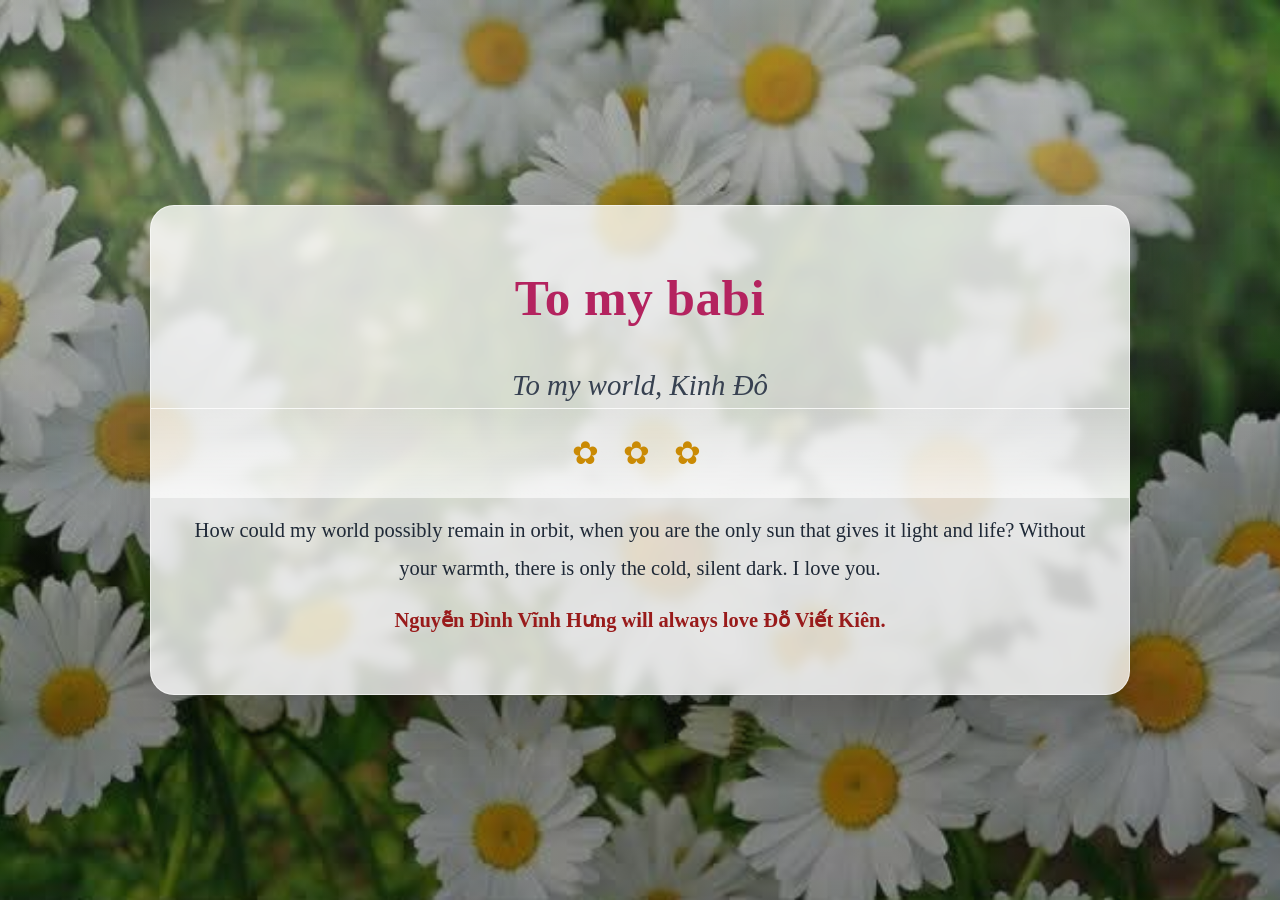
==== index.html @ 9ae83c9f "feat: clone and customize romantic page with daisy theme" ====
<!doctype html>
<html lang="en">
<head>
  <meta charset="UTF-8" />
  <meta name="viewport" content="width=device-width, initial-scale=1.0" />
  <title>To my babi</title>
  <style>
    :root {
      --glass: rgba(255,255,255,0.78);
      --text: #1f2937;
      --accent: #ef476f;
    }
    * { box-sizing: border-box; }
    body {
      margin: 0;
      min-height: 100vh;
      font-family: "Georgia", "Times New Roman", serif;
      color: var(--text);
      display: grid;
      place-items: center;
      background:
        radial-gradient(circle at 20% 20%, rgba(255,255,255,.35), transparent 35%),
        radial-gradient(circle at 80% 15%, rgba(255,255,255,.28), transparent 30%),
        linear-gradient(rgba(20, 35, 20, .35), rgba(10, 15, 10, .45)),
        url('./assets/daisy.png') center/cover no-repeat fixed;
      padding: 24px;
    }
    .card {
      max-width: 980px;
      width: min(96vw, 980px);
      background: var(--glass);
      backdrop-filter: blur(6px);
      border: 1px solid rgba(255,255,255,.55);
      border-radius: 24px;
      box-shadow: 0 20px 60px rgba(0,0,0,.25);
      overflow: hidden;
    }
    .header {
      padding: 28px 28px 8px;
      text-align: center;
      font-size: clamp(2rem, 5vw, 3.2rem);
      font-weight: 700;
      color: #b4235f;
      letter-spacing: .5px;
    }
    .sub {
      text-align: center;
      font-size: clamp(1.2rem, 3vw, 1.8rem);
      color: #374151;
      margin: 0 24px 6px;
      font-style: italic;
    }
    .content {
      padding: 14px 32px 34px;
      line-height: 1.85;
      font-size: clamp(1rem, 2.1vw, 1.28rem);
      text-align: center;
    }
    .signature {
      margin-top: 14px;
      font-weight: 700;
      color: #991b1b;
    }
    .flower-divider {
      width: 100%;
      height: 90px;
      background: linear-gradient(180deg, rgba(255,255,255,.0), rgba(255,255,255,.6));
      border-top: 1px solid rgba(255,255,255,.6);
      border-bottom: 1px solid rgba(255,255,255,.6);
      display: grid;
      place-items: center;
      font-size: 32px;
      color: #ca8a04;
      letter-spacing: 8px;
    }
  </style>
</head>
<body>
  <main class="card">
    <h1 class="header">To my babi</h1>
    <p class="sub">To my world, Kinh Đô</p>
    <div class="flower-divider">✿ ✿ ✿</div>
    <section class="content">
      How could my world possibly remain in orbit, when you are the only sun that gives it light and life?
      Without your warmth, there is only the cold, silent dark.
      I love you.
      <p class="signature">Nguyễn Đình Vĩnh Hưng will always love Đỗ Viết Kiên.</p>
    </section>
  </main>
</body>
</html>
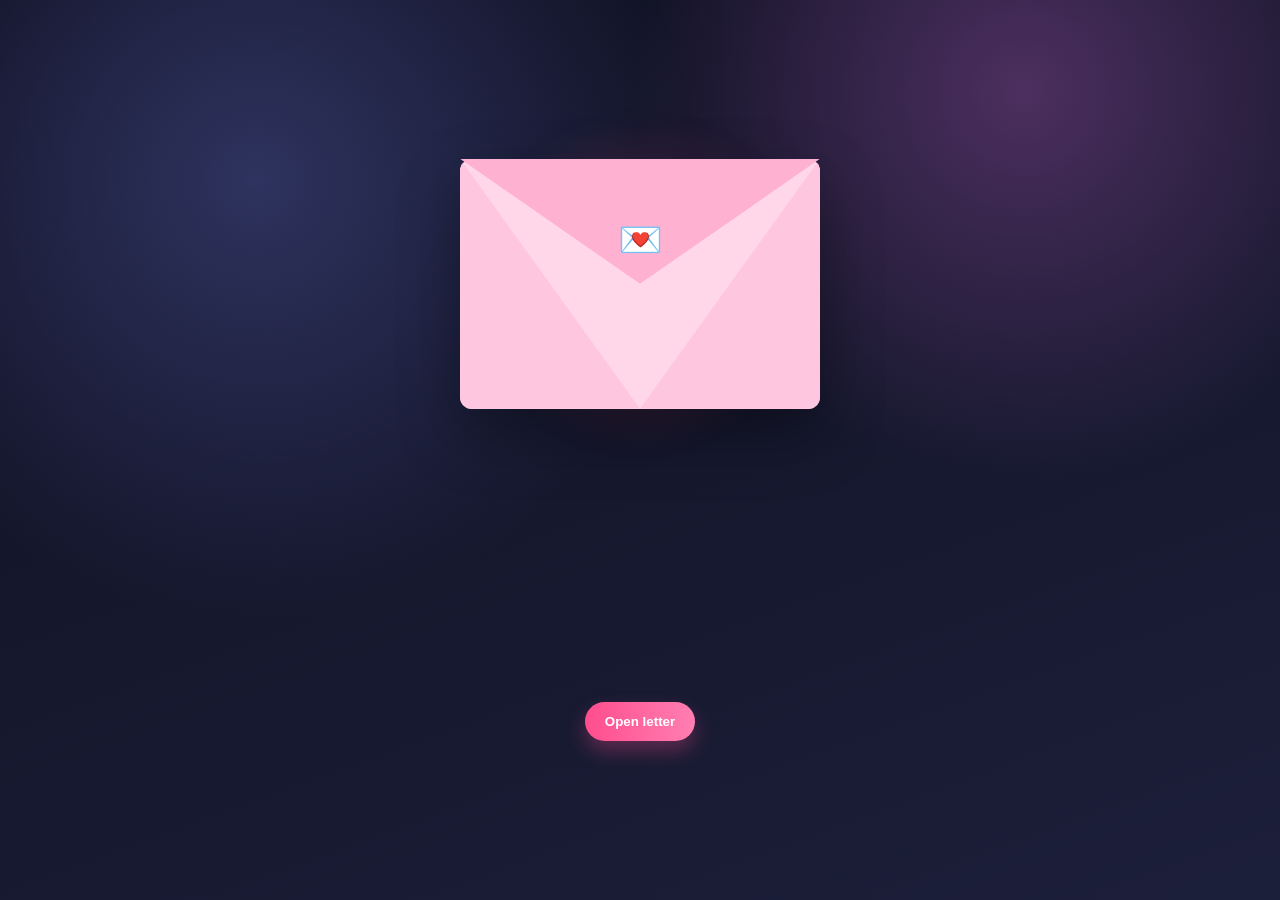
==== commit d2064454: "feat: rebuild with animated landing + /love page, gsap effects, youtube music" ====
--- a/index.html
+++ b/index.html
@@ -3,89 +3,29 @@
 <head>
   <meta charset="UTF-8" />
   <meta name="viewport" content="width=device-width, initial-scale=1.0" />
-  <title>To my babi</title>
-  <style>
-    :root {
-      --glass: rgba(255,255,255,0.78);
-      --text: #1f2937;
-      --accent: #ef476f;
-    }
-    * { box-sizing: border-box; }
-    body {
-      margin: 0;
-      min-height: 100vh;
-      font-family: "Georgia", "Times New Roman", serif;
-      color: var(--text);
-      display: grid;
-      place-items: center;
-      background:
-        radial-gradient(circle at 20% 20%, rgba(255,255,255,.35), transparent 35%),
-        radial-gradient(circle at 80% 15%, rgba(255,255,255,.28), transparent 30%),
-        linear-gradient(rgba(20, 35, 20, .35), rgba(10, 15, 10, .45)),
-        url('./assets/daisy.png') center/cover no-repeat fixed;
-      padding: 24px;
-    }
-    .card {
-      max-width: 980px;
-      width: min(96vw, 980px);
-      background: var(--glass);
-      backdrop-filter: blur(6px);
-      border: 1px solid rgba(255,255,255,.55);
-      border-radius: 24px;
-      box-shadow: 0 20px 60px rgba(0,0,0,.25);
-      overflow: hidden;
-    }
-    .header {
-      padding: 28px 28px 8px;
-      text-align: center;
-      font-size: clamp(2rem, 5vw, 3.2rem);
-      font-weight: 700;
-      color: #b4235f;
-      letter-spacing: .5px;
-    }
-    .sub {
-      text-align: center;
-      font-size: clamp(1.2rem, 3vw, 1.8rem);
-      color: #374151;
-      margin: 0 24px 6px;
-      font-style: italic;
-    }
-    .content {
-      padding: 14px 32px 34px;
-      line-height: 1.85;
-      font-size: clamp(1rem, 2.1vw, 1.28rem);
-      text-align: center;
-    }
-    .signature {
-      margin-top: 14px;
-      font-weight: 700;
-      color: #991b1b;
-    }
-    .flower-divider {
-      width: 100%;
-      height: 90px;
-      background: linear-gradient(180deg, rgba(255,255,255,.0), rgba(255,255,255,.6));
-      border-top: 1px solid rgba(255,255,255,.6);
-      border-bottom: 1px solid rgba(255,255,255,.6);
-      display: grid;
-      place-items: center;
-      font-size: 32px;
-      color: #ca8a04;
-      letter-spacing: 8px;
-    }
-  </style>
+  <title>Only for you</title>
+  <link rel="preconnect" href="https://fonts.googleapis.com" />
+  <link rel="preconnect" href="https://fonts.gstatic.com" crossorigin />
+  <link href="https://fonts.googleapis.com/css2?family=Playfair+Display:wght@600;700&family=Poppins:wght@400;600;700&display=swap" rel="stylesheet" />
+  <link rel="stylesheet" href="/css/styles.css" />
 </head>
 <body>
-  <main class="card">
-    <h1 class="header">To my babi</h1>
-    <p class="sub">To my world, Kinh Đô</p>
-    <div class="flower-divider">✿ ✿ ✿</div>
-    <section class="content">
-      How could my world possibly remain in orbit, when you are the only sun that gives it light and life?
-      Without your warmth, there is only the cold, silent dark.
-      I love you.
-      <p class="signature">Nguyễn Đình Vĩnh Hưng will always love Đỗ Viết Kiên.</p>
-    </section>
+  <main class="stage">
+    <div class="envelope-wrap" id="envelopeWrap">
+      <div class="glow"></div>
+      <div class="envelope"></div>
+      <div class="flap" id="flap"></div>
+      <div class="seal">💌</div>
+      <div class="letter" id="letter">
+        <div>
+          <h2 style="margin:0;font-family:'Playfair Display',serif;color:#be185d;">A special surprise</h2>
+          <p style="margin:.5rem 0 0;color:#6b7280">Open me and go to the love page ✨</p>
+        </div>
+      </div>
+    </div>
+    <button class="cta" id="openBtn">Open letter</button>
   </main>
+  <script src="https://cdn.jsdelivr.net/npm/gsap@3.12.5/dist/gsap.min.js"></script>
+  <script src="/js/landing.js"></script>
 </body>
 </html>
--- a/css/styles.css
+++ b/css/styles.css
@@ -0,0 +1,119 @@
+:root {
+  --bg-1: #0f1021;
+  --bg-2: #1c1f3a;
+  --rose: #ff4d8d;
+  --card: #ffeef6;
+  --text: #1f2937;
+}
+* { box-sizing: border-box; }
+body {
+  margin: 0;
+  font-family: 'Poppins', system-ui, sans-serif;
+  min-height: 100vh;
+  background: radial-gradient(circle at 20% 20%, #2e335f, transparent 35%),
+              radial-gradient(circle at 80% 10%, #4c2f5f, transparent 30%),
+              linear-gradient(160deg, var(--bg-1), var(--bg-2));
+  color: #fff;
+}
+.stage {
+  min-height: 100vh;
+  display: grid;
+  place-items: center;
+  padding: 24px;
+}
+.envelope-wrap { position: relative; width: 360px; height: 250px; perspective: 1200px; }
+.glow {
+  position: absolute; inset: -40px;
+  background: radial-gradient(circle, rgba(255,77,141,.35), transparent 60%);
+  filter: blur(12px);
+  z-index: 0;
+}
+.envelope {
+  position: absolute; inset: 0;
+  border-radius: 12px;
+  background: #ffd7e8;
+  box-shadow: 0 25px 60px rgba(0,0,0,.35);
+  overflow: hidden;
+  z-index: 3;
+}
+.envelope:before,
+.envelope:after {
+  content:""; position:absolute; bottom:0; width:50%; height:100%; background:#ffc6df;
+}
+.envelope:before { left:0; clip-path: polygon(0 0,100% 100%,0 100%); }
+.envelope:after { right:0; clip-path: polygon(0 100%,100% 0,100% 100%); }
+.flap {
+  position:absolute; left:0; top:0; width:100%; height:50%;
+  background:#ffb1d1;
+  clip-path: polygon(0 0,50% 100%,100% 0);
+  transform-origin: top;
+  z-index: 5;
+}
+.seal { position:absolute; top:32%; left:50%; transform:translate(-50%,-50%); font-size:36px; z-index:6; }
+.letter {
+  position:absolute; left:18px; right:18px; top:18px; bottom:18px;
+  background:white; border-radius:10px; color:var(--text);
+  padding:18px; display:grid; place-items:center; text-align:center;
+  z-index:2; box-shadow: inset 0 0 0 1px #f3d8e5;
+}
+.cta {
+  margin-top: 24px;
+  background: linear-gradient(90deg, #ff4d8d, #ff7fb2);
+  border: 0; color: white; font-weight: 700;
+  border-radius: 999px; padding: 12px 20px;
+  cursor: pointer; box-shadow: 0 10px 20px rgba(255,77,141,.3);
+}
+.hidden { display: none; }
+
+/* LOVE PAGE */
+.love-page {
+  min-height: 100vh;
+  padding: 28px;
+  display: grid;
+  place-items: center;
+  background: linear-gradient(180deg, #1a1b35, #0f1021 60%, #0b0c16);
+}
+.card {
+  width: min(980px, 94vw);
+  border-radius: 24px;
+  background: rgba(255,255,255,.92);
+  color: #222;
+  box-shadow: 0 25px 70px rgba(0,0,0,.35);
+  overflow: hidden;
+}
+.card-head {
+  padding: 30px 28px 8px;
+  text-align: center;
+}
+.title {
+  margin: 0;
+  font-family: 'Playfair Display', Georgia, serif;
+  color: #b4235f;
+  font-size: clamp(2rem, 5vw, 3.1rem);
+}
+.subtitle {
+  margin: 8px 0 0;
+  color: #374151;
+  font-size: clamp(1.1rem, 2.4vw, 1.5rem);
+}
+.daisy-strip {
+  width: 100%;
+  height: 120px;
+  background: radial-gradient(circle at 15% 50%, #fef3c7 0 8px, transparent 9px),
+              radial-gradient(circle at 35% 50%, #fef3c7 0 8px, transparent 9px),
+              radial-gradient(circle at 55% 50%, #fef3c7 0 8px, transparent 9px),
+              radial-gradient(circle at 75% 50%, #fef3c7 0 8px, transparent 9px),
+              linear-gradient(180deg, #9ca3af, #d1d5db);
+  display:grid; place-items:center;
+  color:#92400e; letter-spacing:7px; font-size:26px;
+}
+.content { padding: 22px 30px 34px; text-align: center; line-height: 1.9; font-size: clamp(1rem,2.1vw,1.25rem); }
+.signature { margin-top: 10px; color:#991b1b; font-weight: 700; }
+.music {
+  position: fixed; right: 16px; bottom: 16px; z-index: 99;
+  background: #ff4d8d; color: white; border: 0; border-radius: 999px;
+  padding: 10px 14px; cursor: pointer; font-weight: 700;
+}
+.flower {
+  position: fixed; top: -40px; font-size: 24px; opacity: .85; pointer-events: none;
+}
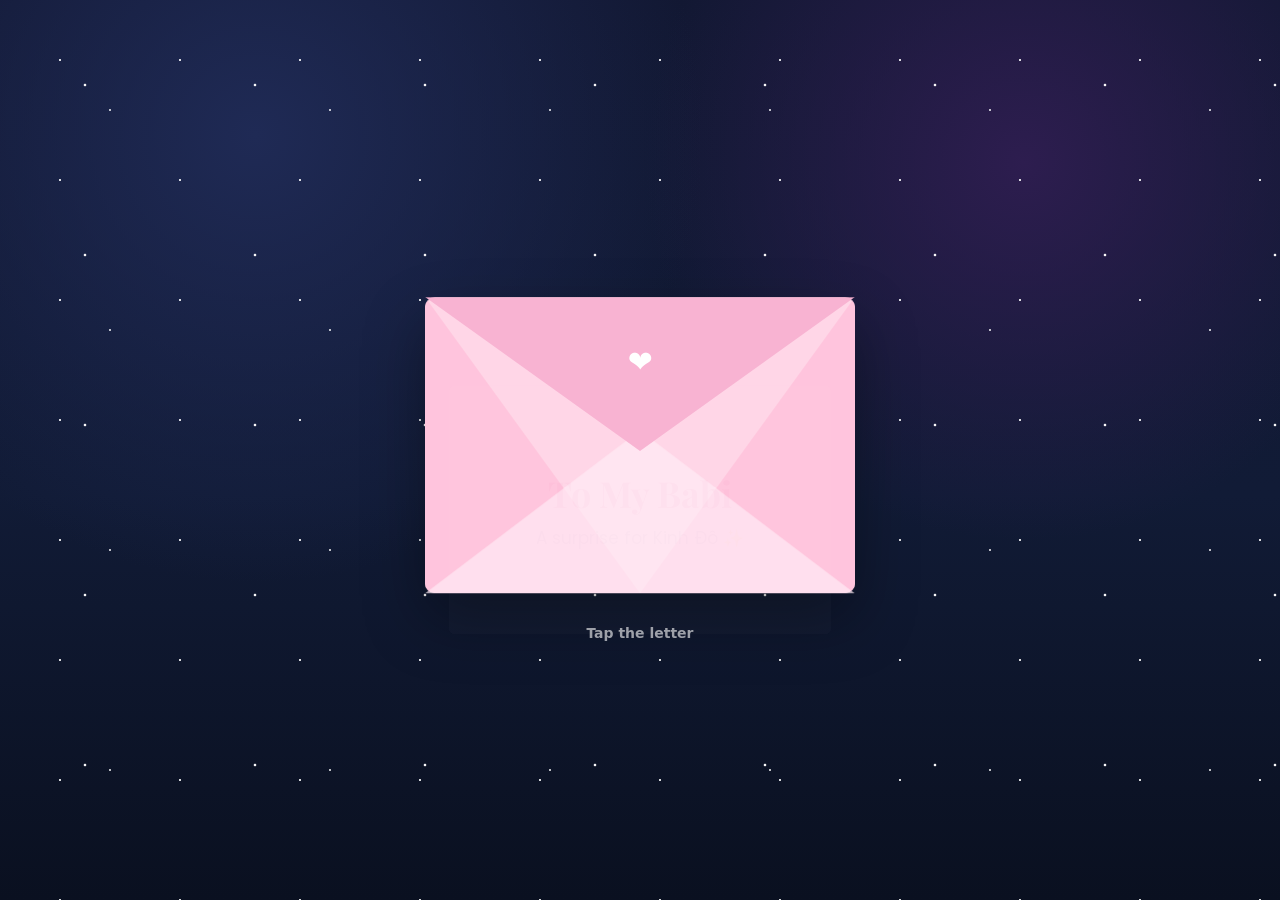
==== commit 0e3e4cd0: "feat: smooth envelope interaction + cinematic /love scene with flower, grass, butterfly, tap music" ====
--- a/index.html
+++ b/index.html
@@ -3,28 +3,30 @@
 <head>
   <meta charset="UTF-8" />
   <meta name="viewport" content="width=device-width, initial-scale=1.0" />
-  <title>Only for you</title>
+  <title>To Kinh Đô</title>
   <link rel="preconnect" href="https://fonts.googleapis.com" />
   <link rel="preconnect" href="https://fonts.gstatic.com" crossorigin />
   <link href="https://fonts.googleapis.com/css2?family=Playfair+Display:wght@600;700&family=Poppins:wght@400;600;700&display=swap" rel="stylesheet" />
   <link rel="stylesheet" href="/css/styles.css" />
 </head>
 <body>
+  <div class="stars"></div>
   <main class="stage">
-    <div class="envelope-wrap" id="envelopeWrap">
-      <div class="glow"></div>
+    <div class="envelope-wrap" id="envelopeWrap" aria-label="Open letter" role="button" tabindex="0">
       <div class="envelope"></div>
+      <div class="center-fold"></div>
       <div class="flap" id="flap"></div>
-      <div class="seal">💌</div>
+      <div class="seal">❤️</div>
       <div class="letter" id="letter">
         <div>
-          <h2 style="margin:0;font-family:'Playfair Display',serif;color:#be185d;">A special surprise</h2>
-          <p style="margin:.5rem 0 0;color:#6b7280">Open me and go to the love page ✨</p>
+          <h2>To My Babi</h2>
+          <p>A surprise for Kinh Đô ✨</p>
         </div>
       </div>
+      <div class="tap-hint" id="tapHint">Tap the letter</div>
     </div>
-    <button class="cta" id="openBtn">Open letter</button>
   </main>
+
   <script src="https://cdn.jsdelivr.net/npm/gsap@3.12.5/dist/gsap.min.js"></script>
   <script src="/js/landing.js"></script>
 </body>
--- a/css/styles.css
+++ b/css/styles.css
@@ -1,119 +1,258 @@
 :root {
-  --bg-1: #0f1021;
-  --bg-2: #1c1f3a;
-  --rose: #ff4d8d;
-  --card: #ffeef6;
-  --text: #1f2937;
+  --sky-top: #121833;
+  --sky-mid: #111b36;
+  --sky-bottom: #0a1020;
+  --pink-1: #ffd6e7;
+  --pink-2: #ffc4dd;
+  --pink-3: #f8b3d2;
+  --card: #ffffff;
 }
 * { box-sizing: border-box; }
+html, body { width: 100%; height: 100%; }
 body {
   margin: 0;
-  font-family: 'Poppins', system-ui, sans-serif;
-  min-height: 100vh;
-  background: radial-gradient(circle at 20% 20%, #2e335f, transparent 35%),
-              radial-gradient(circle at 80% 10%, #4c2f5f, transparent 30%),
-              linear-gradient(160deg, var(--bg-1), var(--bg-2));
+  font-family: 'Poppins', system-ui, -apple-system, Segoe UI, Roboto, sans-serif;
   color: #fff;
-}
+  overflow: hidden;
+  background: radial-gradient(circle at 20% 15%, #1f2a55 0%, transparent 35%),
+    radial-gradient(circle at 80% 18%, #2d1d4f 0%, transparent 30%),
+    linear-gradient(180deg, var(--sky-top), var(--sky-mid) 55%, var(--sky-bottom));
+}
+
+.stars,
+.stars::before,
+.stars::after {
+  content: "";
+  position: absolute;
+  inset: 0;
+  pointer-events: none;
+  background-image:
+    radial-gradient(circle, rgba(255,255,255,.9) 1.4px, transparent 1.6px),
+    radial-gradient(circle, rgba(255,255,255,.65) 1.1px, transparent 1.3px),
+    radial-gradient(circle, rgba(255,255,255,.5) 0.9px, transparent 1.1px);
+  background-size: 170px 170px, 120px 120px, 220px 220px;
+  animation: twinkle 8s linear infinite;
+}
+.stars::before { opacity: .6; animation-duration: 13s; }
+.stars::after { opacity: .4; animation-duration: 17s; }
+
+@keyframes twinkle {
+  0% { transform: translateY(0); }
+  50% { transform: translateY(6px); }
+  100% { transform: translateY(0); }
+}
+
 .stage {
+  position: relative;
   min-height: 100vh;
   display: grid;
   place-items: center;
   padding: 24px;
 }
-.envelope-wrap { position: relative; width: 360px; height: 250px; perspective: 1200px; }
-.glow {
-  position: absolute; inset: -40px;
-  background: radial-gradient(circle, rgba(255,77,141,.35), transparent 60%);
-  filter: blur(12px);
-  z-index: 0;
-}
+
+.envelope-wrap {
+  position: relative;
+  width: min(78vw, 430px);
+  aspect-ratio: 1.45/1;
+  cursor: pointer;
+  user-select: none;
+}
+
 .envelope {
-  position: absolute; inset: 0;
-  border-radius: 12px;
-  background: #ffd7e8;
-  box-shadow: 0 25px 60px rgba(0,0,0,.35);
+  position: absolute;
+  inset: 0;
+  background: var(--pink-1);
+  border-radius: 10px;
+  box-shadow: 0 26px 60px rgba(0,0,0,.35);
   overflow: hidden;
-  z-index: 3;
-}
-.envelope:before,
-.envelope:after {
-  content:""; position:absolute; bottom:0; width:50%; height:100%; background:#ffc6df;
-}
-.envelope:before { left:0; clip-path: polygon(0 0,100% 100%,0 100%); }
-.envelope:after { right:0; clip-path: polygon(0 100%,100% 0,100% 100%); }
+}
+.envelope::before,
+.envelope::after {
+  content: "";
+  position: absolute;
+  bottom: 0;
+  width: 50%;
+  height: 100%;
+  background: var(--pink-2);
+}
+.envelope::before {
+  left: 0;
+  clip-path: polygon(0 0,100% 100%,0 100%);
+}
+.envelope::after {
+  right: 0;
+  clip-path: polygon(0 100%,100% 0,100% 100%);
+}
+.center-fold {
+  position: absolute;
+  bottom: 0;
+  inset-inline: 0;
+  margin: auto;
+  width: 100%;
+  height: 55%;
+  background: rgba(255,236,245,.7);
+  clip-path: polygon(0 100%,50% 0,100% 100%);
+}
 .flap {
-  position:absolute; left:0; top:0; width:100%; height:50%;
-  background:#ffb1d1;
+  position: absolute;
+  inset: 0 0 auto 0;
+  height: 52%;
+  background: var(--pink-3);
   clip-path: polygon(0 0,50% 100%,100% 0);
-  transform-origin: top;
-  z-index: 5;
-}
-.seal { position:absolute; top:32%; left:50%; transform:translate(-50%,-50%); font-size:36px; z-index:6; }
+  transform-origin: top center;
+  z-index: 6;
+}
+.seal {
+  position: absolute;
+  top: 22%;
+  left: 50%;
+  transform: translate(-50%, -50%);
+  font-size: clamp(20px, 3.6vw, 30px);
+  z-index: 7;
+}
 .letter {
-  position:absolute; left:18px; right:18px; top:18px; bottom:18px;
-  background:white; border-radius:10px; color:var(--text);
-  padding:18px; display:grid; place-items:center; text-align:center;
-  z-index:2; box-shadow: inset 0 0 0 1px #f3d8e5;
-}
-.cta {
-  margin-top: 24px;
-  background: linear-gradient(90deg, #ff4d8d, #ff7fb2);
-  border: 0; color: white; font-weight: 700;
-  border-radius: 999px; padding: 12px 20px;
-  cursor: pointer; box-shadow: 0 10px 20px rgba(255,77,141,.3);
-}
-.hidden { display: none; }
+  position: absolute;
+  inset: 5.5% 5.5% auto;
+  height: 84%;
+  background: var(--card);
+  border-radius: 6px;
+  color: #1f2937;
+  display: grid;
+  place-items: center;
+  text-align: center;
+  padding: 16px;
+  box-shadow: 0 8px 20px rgba(0,0,0,.15), inset 0 0 0 1px #f4dce8;
+  z-index: 4;
+}
+.letter h2 {
+  margin: 0;
+  font-size: clamp(26px, 4vw, 36px);
+  font-family: 'Playfair Display', Georgia, serif;
+  color: #b3225d;
+}
+.letter p {
+  margin: 8px 0 0;
+  color: #6b7280;
+  font-size: clamp(14px, 1.9vw, 17px);
+}
+.tap-hint {
+  position: absolute;
+  bottom: -46px;
+  left: 50%;
+  transform: translateX(-50%);
+  font-weight: 600;
+  opacity: .9;
+  font-size: 14px;
+}
 
 /* LOVE PAGE */
 .love-page {
+  position: relative;
   min-height: 100vh;
-  padding: 28px;
+  padding: 24px;
   display: grid;
   place-items: center;
-  background: linear-gradient(180deg, #1a1b35, #0f1021 60%, #0b0c16);
-}
-.card {
-  width: min(980px, 94vw);
+  overflow: hidden;
+}
+.love-card {
+  position: relative;
+  width: min(900px, 92vw);
+  background: rgba(255,255,255,.92);
   border-radius: 24px;
-  background: rgba(255,255,255,.92);
-  color: #222;
-  box-shadow: 0 25px 70px rgba(0,0,0,.35);
-  overflow: hidden;
-}
-.card-head {
-  padding: 30px 28px 8px;
+  box-shadow: 0 30px 80px rgba(0,0,0,.35);
+  color: #1f2937;
   text-align: center;
-}
-.title {
-  margin: 0;
+  padding: 26px 26px 26px;
+  z-index: 20;
+}
+.love-title {
+  margin: 0;
+  color: #b3225d;
   font-family: 'Playfair Display', Georgia, serif;
-  color: #b4235f;
-  font-size: clamp(2rem, 5vw, 3.1rem);
-}
-.subtitle {
-  margin: 8px 0 0;
+  font-size: clamp(2rem, 5vw, 3.2rem);
+}
+.love-sub {
+  margin: 6px 0 12px;
   color: #374151;
-  font-size: clamp(1.1rem, 2.4vw, 1.5rem);
-}
-.daisy-strip {
+  font-style: italic;
+  font-size: clamp(1.05rem, 2.4vw, 1.5rem);
+}
+.love-text {
+  margin: 0;
+  line-height: 1.9;
+  font-size: clamp(1rem, 2vw, 1.22rem);
+}
+.love-sign {
+  margin-top: 12px;
+  color: #991b1b;
+  font-weight: 700;
+}
+
+.field {
+  position: absolute;
+  bottom: 0;
+  left: 0;
   width: 100%;
-  height: 120px;
-  background: radial-gradient(circle at 15% 50%, #fef3c7 0 8px, transparent 9px),
-              radial-gradient(circle at 35% 50%, #fef3c7 0 8px, transparent 9px),
-              radial-gradient(circle at 55% 50%, #fef3c7 0 8px, transparent 9px),
-              radial-gradient(circle at 75% 50%, #fef3c7 0 8px, transparent 9px),
-              linear-gradient(180deg, #9ca3af, #d1d5db);
-  display:grid; place-items:center;
-  color:#92400e; letter-spacing:7px; font-size:26px;
-}
-.content { padding: 22px 30px 34px; text-align: center; line-height: 1.9; font-size: clamp(1rem,2.1vw,1.25rem); }
-.signature { margin-top: 10px; color:#991b1b; font-weight: 700; }
-.music {
-  position: fixed; right: 16px; bottom: 16px; z-index: 99;
-  background: #ff4d8d; color: white; border: 0; border-radius: 999px;
-  padding: 10px 14px; cursor: pointer; font-weight: 700;
-}
-.flower {
-  position: fixed; top: -40px; font-size: 24px; opacity: .85; pointer-events: none;
-}
+  height: 52vh;
+  z-index: 5;
+  pointer-events: none;
+}
+.flower-root {
+  position: absolute;
+  left: 50%;
+  bottom: 12vh;
+  width: 230px;
+  height: 330px;
+  transform: translateX(-50%);
+  transform-origin: bottom center;
+}
+.butterfly {
+  position: absolute;
+  width: 28px;
+  height: 18px;
+  border-radius: 50%;
+  background: radial-gradient(circle at 30% 50%, #fef08a, #f97316);
+  box-shadow: 10px 0 0 0 #f59e0b;
+  z-index: 13;
+}
+.grass {
+  position: absolute;
+  left: 0;
+  bottom: 0;
+  width: 100%;
+  height: 14vh;
+  background:
+    radial-gradient(circle at 6% 100%, #4ade80 10px, transparent 11px),
+    radial-gradient(circle at 14% 100%, #22c55e 9px, transparent 10px),
+    radial-gradient(circle at 21% 100%, #4ade80 10px, transparent 11px),
+    radial-gradient(circle at 31% 100%, #22c55e 9px, transparent 10px),
+    radial-gradient(circle at 40% 100%, #4ade80 10px, transparent 11px),
+    radial-gradient(circle at 48% 100%, #22c55e 9px, transparent 10px),
+    radial-gradient(circle at 56% 100%, #4ade80 10px, transparent 11px),
+    radial-gradient(circle at 64% 100%, #22c55e 9px, transparent 10px),
+    radial-gradient(circle at 74% 100%, #4ade80 10px, transparent 11px),
+    radial-gradient(circle at 82% 100%, #22c55e 9px, transparent 10px),
+    radial-gradient(circle at 92% 100%, #4ade80 10px, transparent 11px),
+    linear-gradient(180deg, #16a34a, #14532d);
+  filter: drop-shadow(0 -4px 8px rgba(52,211,153,.25));
+  z-index: 7;
+}
+.music-btn {
+  position: fixed;
+  right: 14px;
+  bottom: 14px;
+  z-index: 99;
+  border: 0;
+  background: linear-gradient(90deg, #ff4d8d, #ff76ac);
+  color: #fff;
+  border-radius: 999px;
+  padding: 10px 14px;
+  font-weight: 700;
+  cursor: pointer;
+  box-shadow: 0 10px 20px rgba(255,77,141,.35);
+}
+
+@media (max-width: 720px) {
+  .flower-root { transform: translateX(-50%) scale(.82); bottom: 9vh; }
+  .love-card { padding: 20px; }
+}
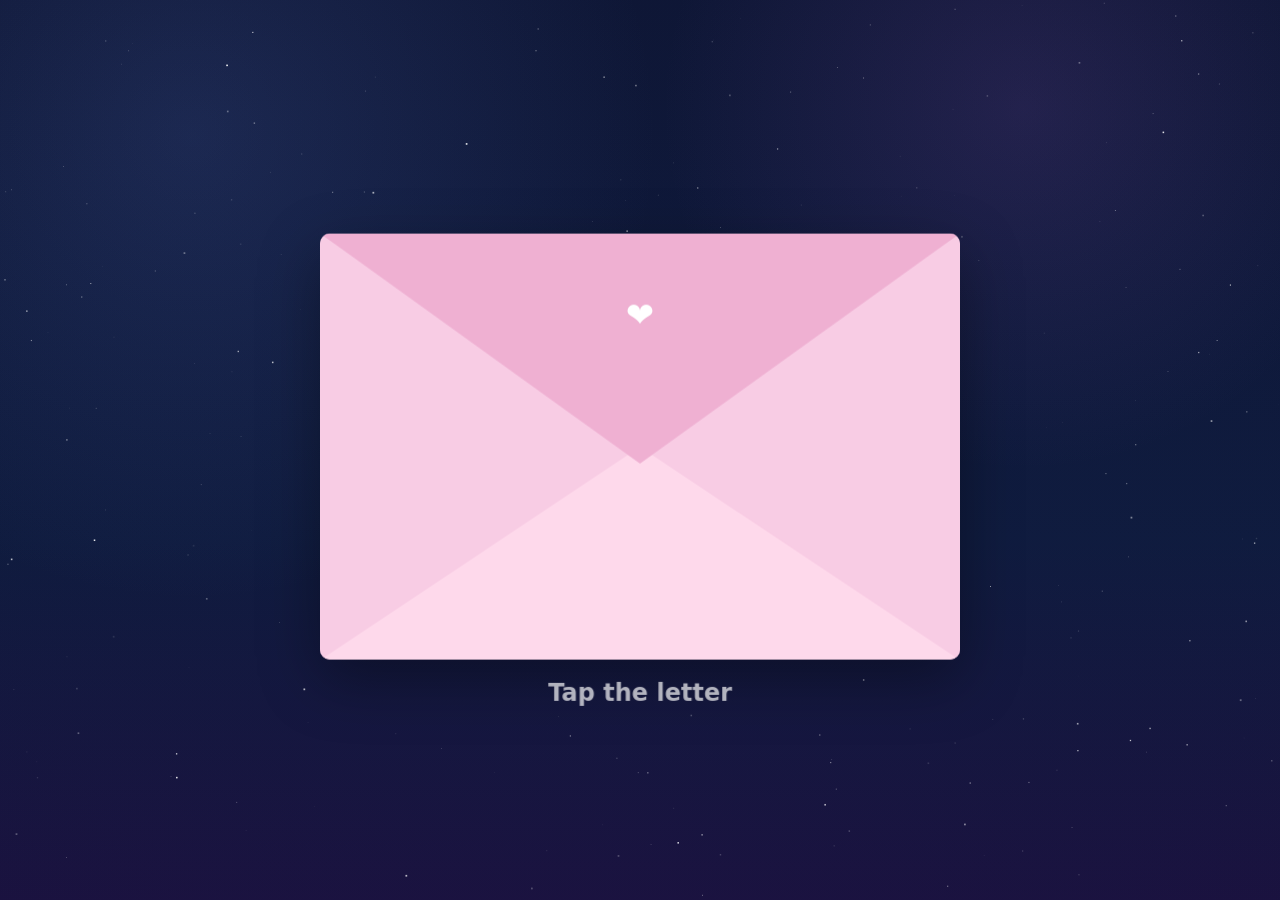
==== commit 9bbd1fcd: "refine ui: layered envelope, top-positioned love copy, galaxy stars, grounded flower, smoother butte" ====
--- a/index.html
+++ b/index.html
@@ -10,19 +10,24 @@
   <link rel="stylesheet" href="/css/styles.css" />
 </head>
 <body>
-  <div class="stars"></div>
+  <canvas id="galaxy"></canvas>
   <main class="stage">
-    <div class="envelope-wrap" id="envelopeWrap" aria-label="Open letter" role="button" tabindex="0">
-      <div class="envelope"></div>
-      <div class="center-fold"></div>
-      <div class="flap" id="flap"></div>
-      <div class="seal">❤️</div>
+    <div class="envelope-wrap" id="envelopeWrap" role="button" tabindex="0" aria-label="Open love letter">
+      <div class="envelope">
+        <div class="tri-a"></div>
+        <div class="tri-b"></div>
+        <div class="tri-c"></div>
+        <div class="tri-d"></div>
+      </div>
       <div class="letter" id="letter">
         <div>
+          <div style="font-size:30px;line-height:1">❤️</div>
           <h2>To My Babi</h2>
           <p>A surprise for Kinh Đô ✨</p>
         </div>
       </div>
+      <div class="flap" id="flap"></div>
+      <div class="seal">❤️</div>
       <div class="tap-hint" id="tapHint">Tap the letter</div>
     </div>
   </main>
--- a/css/styles.css
+++ b/css/styles.css
@@ -1,11 +1,10 @@
 :root {
-  --sky-top: #121833;
-  --sky-mid: #111b36;
-  --sky-bottom: #0a1020;
-  --pink-1: #ffd6e7;
-  --pink-2: #ffc4dd;
-  --pink-3: #f8b3d2;
-  --card: #ffffff;
+  --sky-a: #0f1736;
+  --sky-b: #101c3f;
+  --sky-c: #1b1340;
+  --pink-1: #f7bedb;
+  --pink-2: #efb0d2;
+  --pink-3: #f9d1e7;
 }
 * { box-sizing: border-box; }
 html, body { width: 100%; height: 100%; }
@@ -14,245 +13,236 @@
   font-family: 'Poppins', system-ui, -apple-system, Segoe UI, Roboto, sans-serif;
   color: #fff;
   overflow: hidden;
-  background: radial-gradient(circle at 20% 15%, #1f2a55 0%, transparent 35%),
-    radial-gradient(circle at 80% 18%, #2d1d4f 0%, transparent 30%),
-    linear-gradient(180deg, var(--sky-top), var(--sky-mid) 55%, var(--sky-bottom));
-}
-
-.stars,
-.stars::before,
-.stars::after {
-  content: "";
-  position: absolute;
-  inset: 0;
+  background: radial-gradient(circle at 15% 15%, rgba(82,108,182,.2), transparent 35%),
+              radial-gradient(circle at 80% 12%, rgba(129,80,173,.18), transparent 28%),
+              linear-gradient(180deg, var(--sky-a) 0%, var(--sky-b) 60%, var(--sky-c) 100%);
+}
+
+/* Galaxy stars (randomized by JS) */
+#galaxy {
+  position: fixed;
+  inset: 0;
+  z-index: 0;
   pointer-events: none;
-  background-image:
-    radial-gradient(circle, rgba(255,255,255,.9) 1.4px, transparent 1.6px),
-    radial-gradient(circle, rgba(255,255,255,.65) 1.1px, transparent 1.3px),
-    radial-gradient(circle, rgba(255,255,255,.5) 0.9px, transparent 1.1px);
-  background-size: 170px 170px, 120px 120px, 220px 220px;
-  animation: twinkle 8s linear infinite;
-}
-.stars::before { opacity: .6; animation-duration: 13s; }
-.stars::after { opacity: .4; animation-duration: 17s; }
-
-@keyframes twinkle {
-  0% { transform: translateY(0); }
-  50% { transform: translateY(6px); }
-  100% { transform: translateY(0); }
 }
 
 .stage {
   position: relative;
+  z-index: 3;
   min-height: 100vh;
   display: grid;
   place-items: center;
-  padding: 24px;
-}
-
+  padding: 20px;
+}
+
+/* Envelope scene */
 .envelope-wrap {
   position: relative;
-  width: min(78vw, 430px);
-  aspect-ratio: 1.45/1;
+  width: min(640px, 86vw);
+  aspect-ratio: 1.5 / 1;
   cursor: pointer;
   user-select: none;
-}
-
+  perspective: 1200px;
+}
 .envelope {
   position: absolute;
   inset: 0;
+  border-radius: 10px;
   background: var(--pink-1);
-  border-radius: 10px;
-  box-shadow: 0 26px 60px rgba(0,0,0,.35);
-  overflow: hidden;
-}
-.envelope::before,
-.envelope::after {
-  content: "";
-  position: absolute;
-  bottom: 0;
-  width: 50%;
-  height: 100%;
+  overflow: hidden;
+  box-shadow: 0 20px 60px rgba(0,0,0,.35);
+}
+.tri-a, .tri-b, .tri-c, .tri-d {
+  position: absolute;
+  inset: 0;
+  opacity: .78;
+}
+.tri-a { clip-path: polygon(0 0, 50% 50%, 0 100%); background: #f9d0e7; }
+.tri-b { clip-path: polygon(100% 0, 50% 50%, 100% 100%); background: #f9d0e7; }
+.tri-c { clip-path: polygon(0 100%, 50% 50%, 100% 100%); background: #ffdcee; opacity: .9; }
+.tri-d { clip-path: polygon(0 0, 50% 50%, 100% 0); background: #efb4d4; opacity: .55; }
+
+.flap {
+  position: absolute;
+  inset: 0 0 auto 0;
+  height: 54%;
+  clip-path: polygon(0 0, 50% 100%, 100% 0);
   background: var(--pink-2);
-}
-.envelope::before {
-  left: 0;
-  clip-path: polygon(0 0,100% 100%,0 100%);
-}
-.envelope::after {
-  right: 0;
-  clip-path: polygon(0 100%,100% 0,100% 100%);
-}
-.center-fold {
-  position: absolute;
-  bottom: 0;
-  inset-inline: 0;
-  margin: auto;
-  width: 100%;
-  height: 55%;
-  background: rgba(255,236,245,.7);
-  clip-path: polygon(0 100%,50% 0,100% 100%);
-}
-.flap {
-  position: absolute;
-  inset: 0 0 auto 0;
-  height: 52%;
-  background: var(--pink-3);
-  clip-path: polygon(0 0,50% 100%,100% 0);
   transform-origin: top center;
-  z-index: 6;
-}
-.seal {
-  position: absolute;
-  top: 22%;
-  left: 50%;
-  transform: translate(-50%, -50%);
-  font-size: clamp(20px, 3.6vw, 30px);
-  z-index: 7;
-}
+  z-index: 8;
+  border-top-left-radius: 10px;
+  border-top-right-radius: 10px;
+}
+
 .letter {
   position: absolute;
-  inset: 5.5% 5.5% auto;
-  height: 84%;
-  background: var(--card);
-  border-radius: 6px;
+  left: 16%;
+  right: 16%;
+  top: 15%;
+  height: 68%;
+  border-radius: 8px;
+  background: #fff;
   color: #1f2937;
+  box-shadow: 0 10px 26px rgba(0,0,0,.22), inset 0 0 0 1px #f0d6e4;
   display: grid;
   place-items: center;
   text-align: center;
-  padding: 16px;
-  box-shadow: 0 8px 20px rgba(0,0,0,.15), inset 0 0 0 1px #f4dce8;
-  z-index: 4;
+  padding: 10px;
+  z-index: 5;
 }
 .letter h2 {
   margin: 0;
-  font-size: clamp(26px, 4vw, 36px);
+  color: #b4235f;
+  font-size: clamp(34px, 5.8vw, 56px);
   font-family: 'Playfair Display', Georgia, serif;
-  color: #b3225d;
 }
 .letter p {
-  margin: 8px 0 0;
+  margin: 4px 0 0;
+  font-size: clamp(16px, 2.1vw, 22px);
   color: #6b7280;
-  font-size: clamp(14px, 1.9vw, 17px);
+}
+.seal {
+  position: absolute;
+  top: 19%;
+  left: 50%;
+  transform: translate(-50%, -50%);
+  z-index: 10;
+  font-size: clamp(24px, 3.5vw, 34px);
 }
 .tap-hint {
   position: absolute;
+  left: 50%;
   bottom: -46px;
-  left: 50%;
   transform: translateX(-50%);
   font-weight: 600;
+  font-size: 24px;
   opacity: .9;
-  font-size: 14px;
-}
-
-/* LOVE PAGE */
+}
+
+/* Love page */
 .love-page {
   position: relative;
   min-height: 100vh;
-  padding: 24px;
-  display: grid;
-  place-items: center;
-  overflow: hidden;
-}
-.love-card {
-  position: relative;
-  width: min(900px, 92vw);
-  background: rgba(255,255,255,.92);
-  border-radius: 24px;
-  box-shadow: 0 30px 80px rgba(0,0,0,.35);
-  color: #1f2937;
+  z-index: 2;
+  overflow: hidden;
+  padding: 14px;
+}
+.love-copy {
+  position: absolute;
+  top: 6vh;
+  left: 50%;
+  transform: translateX(-50%);
+  width: min(980px, 92vw);
   text-align: center;
-  padding: 26px 26px 26px;
+  color: #f9fafb;
+  text-shadow: 0 4px 20px rgba(0,0,0,.45);
   z-index: 20;
 }
-.love-title {
-  margin: 0;
-  color: #b3225d;
+.love-copy h1 {
+  margin: 0;
   font-family: 'Playfair Display', Georgia, serif;
-  font-size: clamp(2rem, 5vw, 3.2rem);
-}
-.love-sub {
-  margin: 6px 0 12px;
-  color: #374151;
+  font-size: clamp(2.1rem, 5vw, 3.3rem);
+  color: #ffd8ea;
+}
+.love-copy h2 {
+  margin: 6px 0 14px;
   font-style: italic;
-  font-size: clamp(1.05rem, 2.4vw, 1.5rem);
-}
-.love-text {
+  font-weight: 500;
+  font-size: clamp(1.05rem, 2.2vw, 1.45rem);
+}
+.love-copy p {
   margin: 0;
   line-height: 1.9;
-  font-size: clamp(1rem, 2vw, 1.22rem);
+  font-size: clamp(1rem, 1.9vw, 1.24rem);
 }
 .love-sign {
-  margin-top: 12px;
-  color: #991b1b;
+  margin-top: 10px !important;
   font-weight: 700;
-}
-
-.field {
-  position: absolute;
-  bottom: 0;
-  left: 0;
-  width: 100%;
-  height: 52vh;
-  z-index: 5;
+  color: #fecaca;
+}
+
+.scene-bottom {
+  position: absolute;
+  inset: auto 0 0 0;
+  height: 58vh;
+  z-index: 8;
   pointer-events: none;
 }
+
 .flower-root {
   position: absolute;
   left: 50%;
-  bottom: 12vh;
-  width: 230px;
-  height: 330px;
+  bottom: 6.5vh;
+  width: min(420px, 42vw);
+  height: min(520px, 52vh);
   transform: translateX(-50%);
   transform-origin: bottom center;
 }
-.butterfly {
-  position: absolute;
-  width: 28px;
-  height: 18px;
-  border-radius: 50%;
-  background: radial-gradient(circle at 30% 50%, #fef08a, #f97316);
-  box-shadow: 10px 0 0 0 #f59e0b;
-  z-index: 13;
-}
+
 .grass {
   position: absolute;
   left: 0;
   bottom: 0;
   width: 100%;
-  height: 14vh;
+  height: 26vh; /* higher */
+  overflow: hidden;
+}
+.grass::before {
+  content: "";
+  position: absolute;
+  inset: 0;
   background:
-    radial-gradient(circle at 6% 100%, #4ade80 10px, transparent 11px),
-    radial-gradient(circle at 14% 100%, #22c55e 9px, transparent 10px),
-    radial-gradient(circle at 21% 100%, #4ade80 10px, transparent 11px),
-    radial-gradient(circle at 31% 100%, #22c55e 9px, transparent 10px),
-    radial-gradient(circle at 40% 100%, #4ade80 10px, transparent 11px),
-    radial-gradient(circle at 48% 100%, #22c55e 9px, transparent 10px),
-    radial-gradient(circle at 56% 100%, #4ade80 10px, transparent 11px),
-    radial-gradient(circle at 64% 100%, #22c55e 9px, transparent 10px),
-    radial-gradient(circle at 74% 100%, #4ade80 10px, transparent 11px),
-    radial-gradient(circle at 82% 100%, #22c55e 9px, transparent 10px),
-    radial-gradient(circle at 92% 100%, #4ade80 10px, transparent 11px),
-    linear-gradient(180deg, #16a34a, #14532d);
-  filter: drop-shadow(0 -4px 8px rgba(52,211,153,.25));
-  z-index: 7;
-}
+    repeating-linear-gradient(80deg, transparent 0 10px, rgba(34,197,94,.26) 10px 12px),
+    repeating-linear-gradient(100deg, transparent 0 8px, rgba(74,222,128,.24) 8px 10px);
+  transform-origin: bottom center;
+}
+
+.butterfly {
+  position: absolute;
+  width: 36px;
+  height: 26px;
+  left: 50%;
+  bottom: 30vh;
+  z-index: 16;
+}
+.butterfly .wing {
+  position: absolute;
+  width: 18px;
+  height: 22px;
+  background: linear-gradient(160deg, #fde68a, #f59e0b);
+  border-radius: 70% 30% 70% 30%;
+  top: 2px;
+}
+.butterfly .left { left: 0; transform-origin: right center; }
+.butterfly .right { right: 0; transform-origin: left center; border-radius: 30% 70% 30% 70%; }
+.butterfly .body {
+  position: absolute;
+  left: 50%;
+  top: 0;
+  width: 4px;
+  height: 24px;
+  background: #374151;
+  transform: translateX(-50%);
+  border-radius: 999px;
+}
+
 .music-btn {
   position: fixed;
   right: 14px;
   bottom: 14px;
   z-index: 99;
   border: 0;
-  background: linear-gradient(90deg, #ff4d8d, #ff76ac);
-  color: #fff;
   border-radius: 999px;
   padding: 10px 14px;
   font-weight: 700;
+  background: linear-gradient(90deg, #fb7185, #f472b6);
+  color: #fff;
+  box-shadow: 0 10px 20px rgba(251,113,133,.35);
   cursor: pointer;
-  box-shadow: 0 10px 20px rgba(255,77,141,.35);
-}
-
-@media (max-width: 720px) {
-  .flower-root { transform: translateX(-50%) scale(.82); bottom: 9vh; }
-  .love-card { padding: 20px; }
-}
+}
+
+@media (max-width: 780px) {
+  .tap-hint { font-size: 17px; }
+  .flower-root { width: min(420px, 65vw); }
+  .love-copy { top: 4vh; }
+}
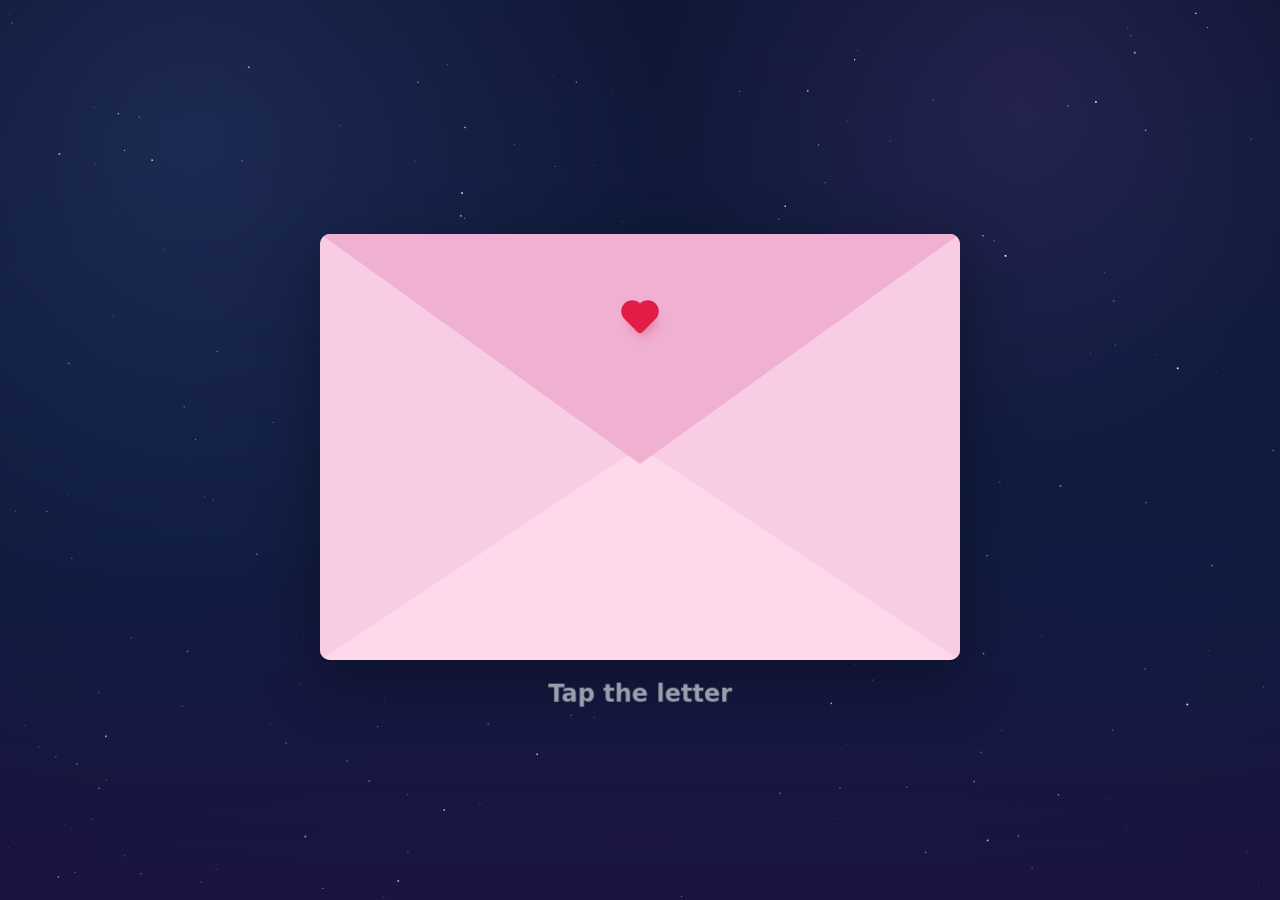
==== commit 706541c0: "polish ui: non-emoji seal heart, simple 2D daisy petals, generated swaying grass blades, smoother sc" ====
--- a/index.html
+++ b/index.html
@@ -21,13 +21,12 @@
       </div>
       <div class="letter" id="letter">
         <div>
-          <div style="font-size:30px;line-height:1">❤️</div>
           <h2>To My Babi</h2>
           <p>A surprise for Kinh Đô ✨</p>
         </div>
       </div>
       <div class="flap" id="flap"></div>
-      <div class="seal">❤️</div>
+      <div class="seal" aria-hidden="true"></div>
       <div class="tap-hint" id="tapHint">Tap the letter</div>
     </div>
   </main>
--- a/css/styles.css
+++ b/css/styles.css
@@ -103,12 +103,27 @@
 }
 .seal {
   position: absolute;
-  top: 19%;
-  left: 50%;
-  transform: translate(-50%, -50%);
+  top: 20%;
+  left: 50%;
+  width: 22px;
+  height: 22px;
+  transform: translate(-50%, -50%) rotate(-45deg);
+  background: #e11d48;
   z-index: 10;
-  font-size: clamp(24px, 3.5vw, 34px);
-}
+  border-radius: 4px;
+  box-shadow: 0 4px 10px rgba(225,29,72,.35);
+}
+.seal::before,
+.seal::after {
+  content: "";
+  position: absolute;
+  width: 22px;
+  height: 22px;
+  background: #e11d48;
+  border-radius: 50%;
+}
+.seal::before { top: -11px; left: 0; }
+.seal::after { left: 11px; top: 0; }
 .tap-hint {
   position: absolute;
   left: 50%;
@@ -164,7 +179,7 @@
 .scene-bottom {
   position: absolute;
   inset: auto 0 0 0;
-  height: 58vh;
+  height: 66vh;
   z-index: 8;
   pointer-events: none;
 }
@@ -172,9 +187,9 @@
 .flower-root {
   position: absolute;
   left: 50%;
-  bottom: 6.5vh;
-  width: min(420px, 42vw);
-  height: min(520px, 52vh);
+  bottom: 5.5vh;
+  width: min(430px, 40vw);
+  height: min(620px, 62vh);
   transform: translateX(-50%);
   transform-origin: bottom center;
 }
@@ -184,17 +199,21 @@
   left: 0;
   bottom: 0;
   width: 100%;
-  height: 26vh; /* higher */
-  overflow: hidden;
-}
-.grass::before {
-  content: "";
-  position: absolute;
-  inset: 0;
-  background:
-    repeating-linear-gradient(80deg, transparent 0 10px, rgba(34,197,94,.26) 10px 12px),
-    repeating-linear-gradient(100deg, transparent 0 8px, rgba(74,222,128,.24) 8px 10px);
+  height: 26vh;
+  overflow: hidden;
+  display: flex;
+  align-items: flex-end;
+  justify-content: center;
+  gap: 0;
+}
+.blade {
+  width: 40px;
+  margin: 0 -2px;
+  border-top-left-radius: 999px;
+  border-top-right-radius: 999px;
   transform-origin: bottom center;
+  background: linear-gradient(to top, #14532d, #16a34a);
+  opacity: .82;
 }
 
 .butterfly {
@@ -241,6 +260,11 @@
   cursor: pointer;
 }
 
+@keyframes sway {
+  from { transform: rotate(-3deg); }
+  to { transform: rotate(3deg); }
+}
+
 @media (max-width: 780px) {
   .tap-hint { font-size: 17px; }
   .flower-root { width: min(420px, 65vw); }
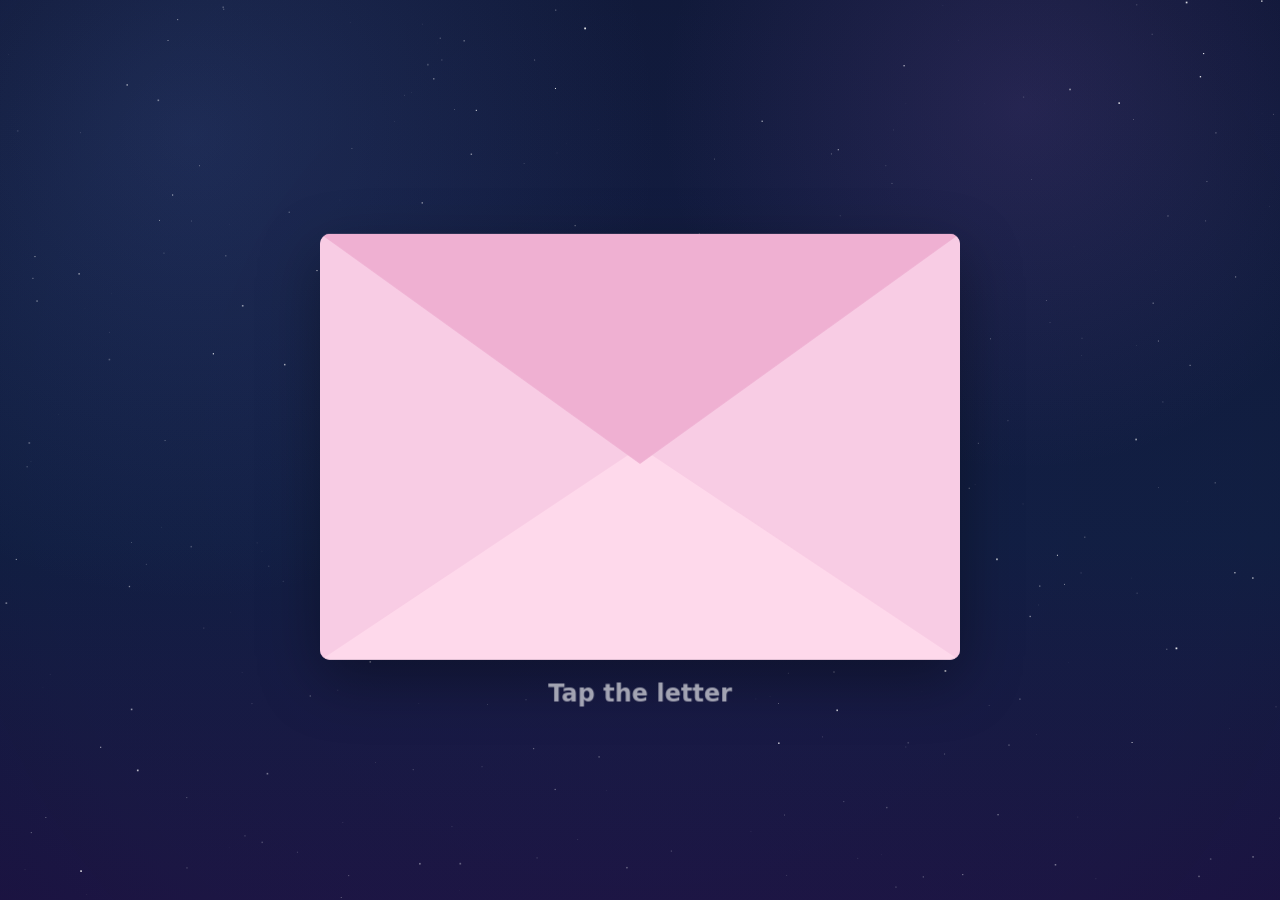
==== commit 6140a696: "final polish: remove envelope heart, extend grounded stem, raise grass, keep stem behind petals" ====
--- a/index.html
+++ b/index.html
@@ -26,7 +26,7 @@
         </div>
       </div>
       <div class="flap" id="flap"></div>
-      <div class="seal" aria-hidden="true"></div>
+
       <div class="tap-hint" id="tapHint">Tap the letter</div>
     </div>
   </main>
--- a/css/styles.css
+++ b/css/styles.css
@@ -199,7 +199,7 @@
   left: 0;
   bottom: 0;
   width: 100%;
-  height: 26vh;
+  height: 30vh;
   overflow: hidden;
   display: flex;
   align-items: flex-end;
@@ -214,6 +214,33 @@
   transform-origin: bottom center;
   background: linear-gradient(to top, #14532d, #16a34a);
   opacity: .82;
+  --rot: 0deg;
+  transform: rotate(var(--rot));
+}
+.tiny-flower {
+  position: absolute;
+  bottom: 1.8rem;
+  width: 16px;
+  height: 16px;
+  z-index: 1;
+}
+.tiny-petal {
+  position: absolute;
+  width: 8px;
+  height: 8px;
+  border-radius: 999px;
+  opacity: .92;
+  box-shadow: 0 0 2px rgba(255,255,255,.3);
+}
+.tiny-center {
+  position: absolute;
+  inset: 0;
+  margin: auto;
+  width: 6px;
+  height: 6px;
+  border-radius: 999px;
+  background: #fde68a;
+  box-shadow: 0 0 4px rgba(253,230,138,.4);
 }
 
 .butterfly {
@@ -261,8 +288,12 @@
 }
 
 @keyframes sway {
-  from { transform: rotate(-3deg); }
-  to { transform: rotate(3deg); }
+  from { transform: rotate(calc(var(--rot) - 5deg)); }
+  to { transform: rotate(calc(var(--rot) + 5deg)); }
+}
+@keyframes float {
+  0%, 100% { transform: translateY(0) scale(var(--scale, 1)); }
+  50% { transform: translateY(-3px) scale(var(--scale, 1)); }
 }
 
 @media (max-width: 780px) {
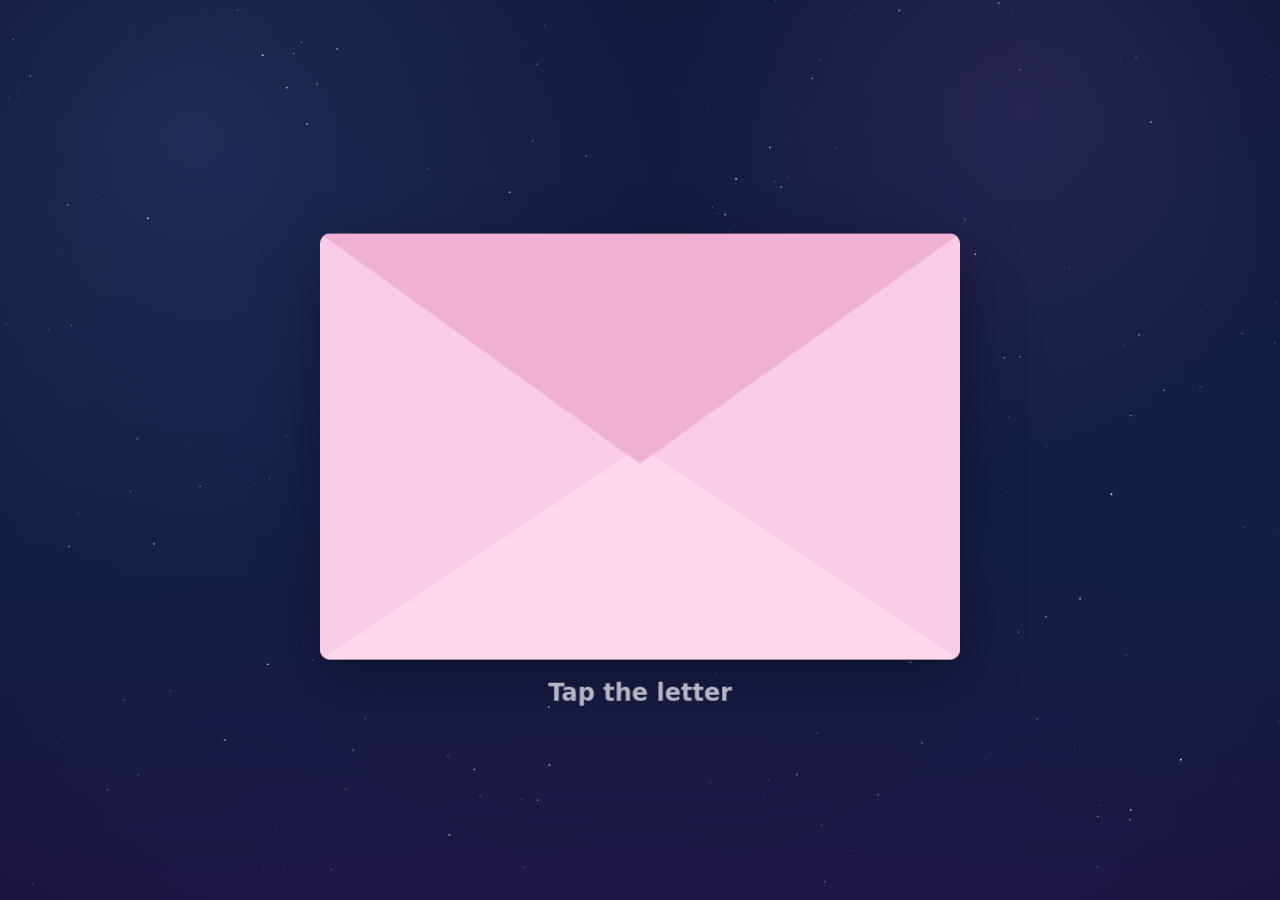
==== commit dcdd3381: "feat: final version" ====
--- a/index.html
+++ b/index.html
@@ -10,28 +10,46 @@
   <link rel="stylesheet" href="/css/styles.css" />
 </head>
 <body>
+  <!-- Animated galaxy/star background canvas -->
   <canvas id="galaxy"></canvas>
+
+  <!-- Landing stage container -->
   <main class="stage">
+    <!-- Clickable envelope component wrapper -->
     <div class="envelope-wrap" id="envelopeWrap" role="button" tabindex="0" aria-label="Open love letter">
+      <!-- Envelope body (4 triangle pieces) -->
       <div class="envelope">
+        <!-- Envelope triangle: top/left panel -->
         <div class="tri-a"></div>
+        <!-- Envelope triangle: top/right panel -->
         <div class="tri-b"></div>
+        <!-- Envelope triangle: bottom/left panel -->
         <div class="tri-c"></div>
+        <!-- Envelope triangle: bottom/right panel -->
         <div class="tri-d"></div>
       </div>
+
+      <!-- Letter content card -->
       <div class="letter" id="letter">
         <div>
+          <!-- Letter heading -->
           <h2>To My Babi</h2>
+          <!-- Letter subtitle -->
           <p>A surprise for Kinh Đô ✨</p>
         </div>
       </div>
+
+      <!-- Envelope opening flap -->
       <div class="flap" id="flap"></div>
 
+      <!-- User interaction hint -->
       <div class="tap-hint" id="tapHint">Tap the letter</div>
     </div>
   </main>
 
+  <!-- GSAP animation library -->
   <script src="https://cdn.jsdelivr.net/npm/gsap@3.12.5/dist/gsap.min.js"></script>
+  <!-- Landing page behavior -->
   <script src="/js/landing.js"></script>
 </body>
 </html>
--- a/css/styles.css
+++ b/css/styles.css
@@ -187,7 +187,7 @@
 .flower-root {
   position: absolute;
   left: 50%;
-  bottom: 5.5vh;
+  bottom: 0;
   width: min(430px, 40vw);
   height: min(620px, 62vh);
   transform: translateX(-50%);
@@ -255,7 +255,7 @@
   position: absolute;
   width: 18px;
   height: 22px;
-  background: linear-gradient(160deg, #fde68a, #f59e0b);
+  background: linear-gradient(160deg, #f9a8d4, #ec4899);
   border-radius: 70% 30% 70% 30%;
   top: 2px;
 }
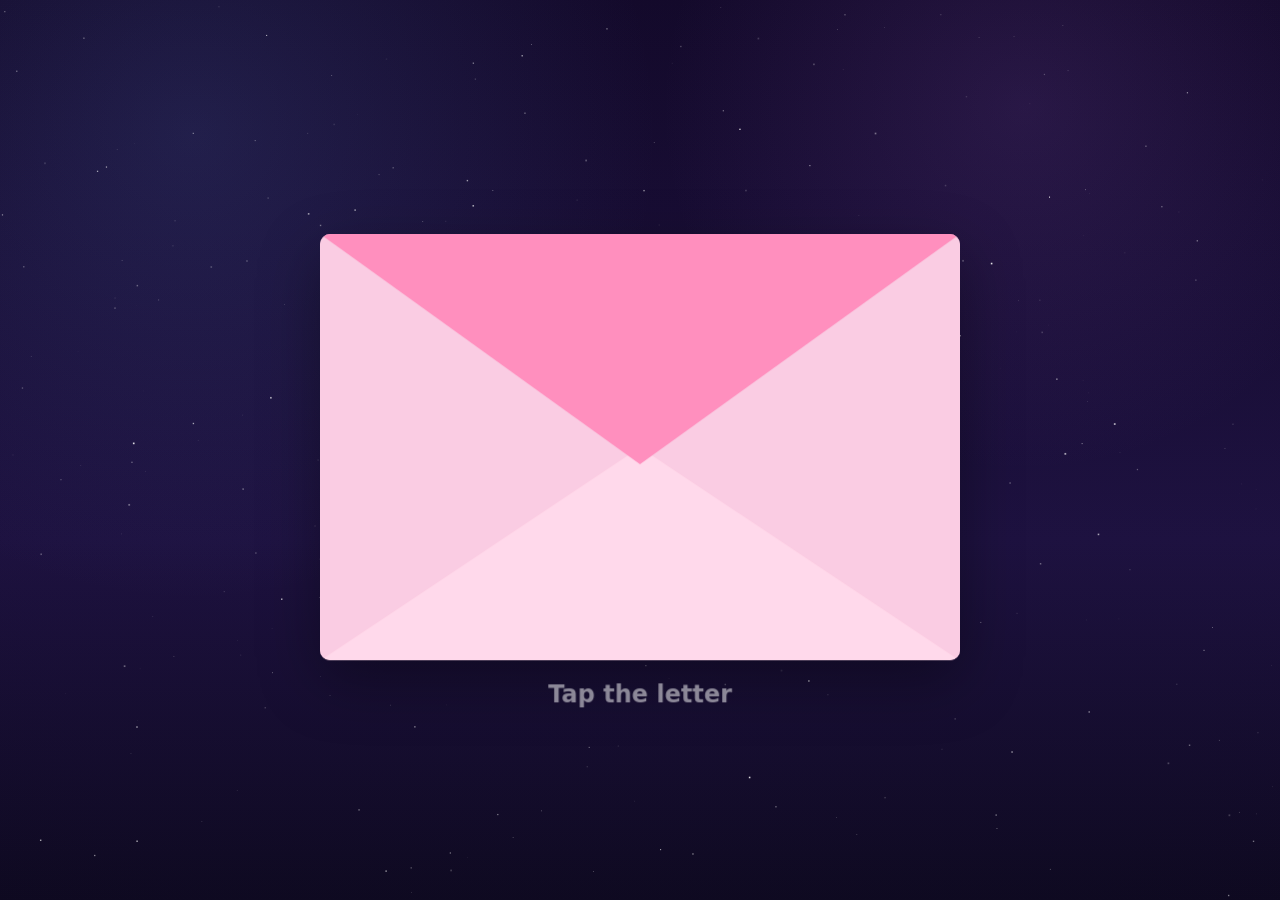
==== commit 1c3de1da: "feat(bongbong): update content and switch to red-pink dark-purple theme" ====
--- a/index.html
+++ b/index.html
@@ -35,7 +35,7 @@
           <!-- Letter heading -->
           <h2>To My Babi</h2>
           <!-- Letter subtitle -->
-          <p>A surprise for Kinh Đô ✨</p>
+          <p>Bong Bong</p>
         </div>
       </div>
 
--- a/css/styles.css
+++ b/css/styles.css
@@ -1,10 +1,10 @@
 :root {
-  --sky-a: #0f1736;
-  --sky-b: #101c3f;
-  --sky-c: #1b1340;
-  --pink-1: #f7bedb;
-  --pink-2: #efb0d2;
-  --pink-3: #f9d1e7;
+  --sky-a: #140a2b;
+  --sky-b: #1e1240;
+  --sky-c: #0f0a21;
+  --pink-1: #ffbfd6;
+  --pink-2: #ff8fbe;
+  --pink-3: #ffd6e8;
 }
 * { box-sizing: border-box; }
 html, body { width: 100%; height: 100%; }
